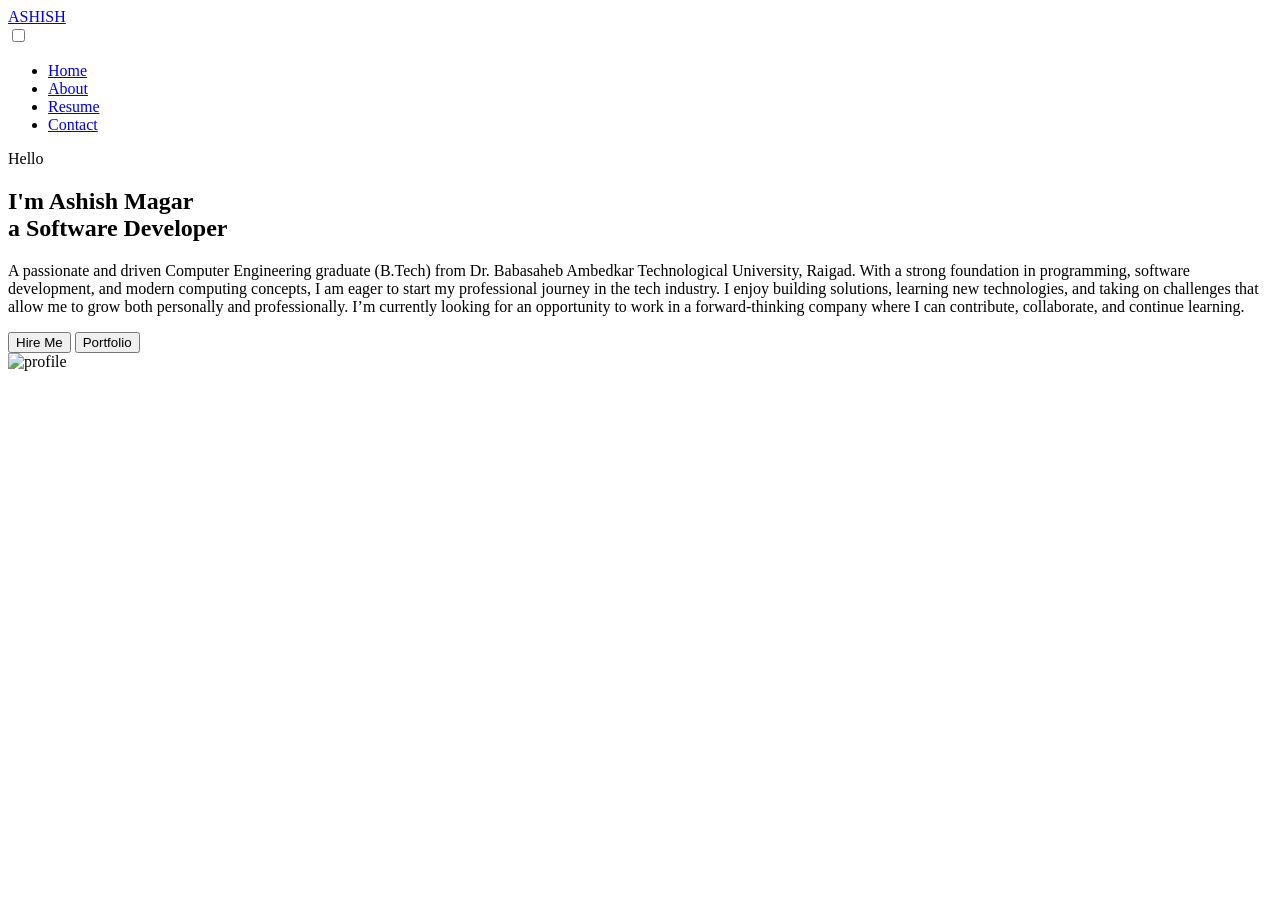
==== index.html @ e9e3745a "added index.html" ====
<!DOCTYPE html>
<html lang="en">
<head>
    <meta charset="UTF-8">
    <meta name="viewport" content="width=device-width, initial-scale=1.0">
    <link
    href="https://cdn.jsdelivr.net/npm/remixicon@4.5.0/fonts/remixicon.css"
    rel="stylesheet"
/>
<link rel="stylesheet" href="styles.css">
    <title>Ashish Portfoilo</title>
</head>
<body>
    <nav>
        <div class="nav__content">
            <div class="logo"><a href="#">ASHISH</a></div>
            <label for="check"class="checkbox">
                <i class="ri-menu-line"></i>
            </label>
            <input type="checkbox" name="check" id="check">
            <ul>
                <li><a href="#">Home</a></li>
                <li><a href="About/About.html">About</a></li>
                <li><a href="https://drive.google.com/file/d/1aYvc8Tj_oyMfIlLuFBwaDiw3tnP7knMI/view?usp=drive_link">Resume</a></li>
                <li><a href="Contact/contact.HTML">Contact</a></li>
            </ul>
        </div>
    </nav>
    <section class="section">
        <div class="section__container">
            <div class="content">
                <p class="subtitle">Hello</p>
                 <h1 class="title">
                    I'm <span> Ashish Magar<br>a</span> Software Developer
                 </h1>
                 <p class="description">A passionate and driven Computer Engineering graduate (B.Tech) from Dr. Babasaheb Ambedkar Technological University, Raigad.
With a strong foundation in programming, software development, and modern computing concepts, I am eager to start my professional journey in the tech industry. I enjoy building solutions, learning new technologies, and taking on challenges that allow me to grow both personally and professionally.
I’m currently looking for an opportunity to work in a forward-thinking company where I can contribute, collaborate, and continue learning.
</p>
                   
               
                <div class="action_btns">
                    <button class="hire_me">Hire Me</button>
                    <button class="portfolio">Portfolio</button>
                </div>
            </div>
            <div class="image">
                <img src="Img/profile-web.png " alt="profile">
            </div>
        </div>
    </section>
</body>
</html>
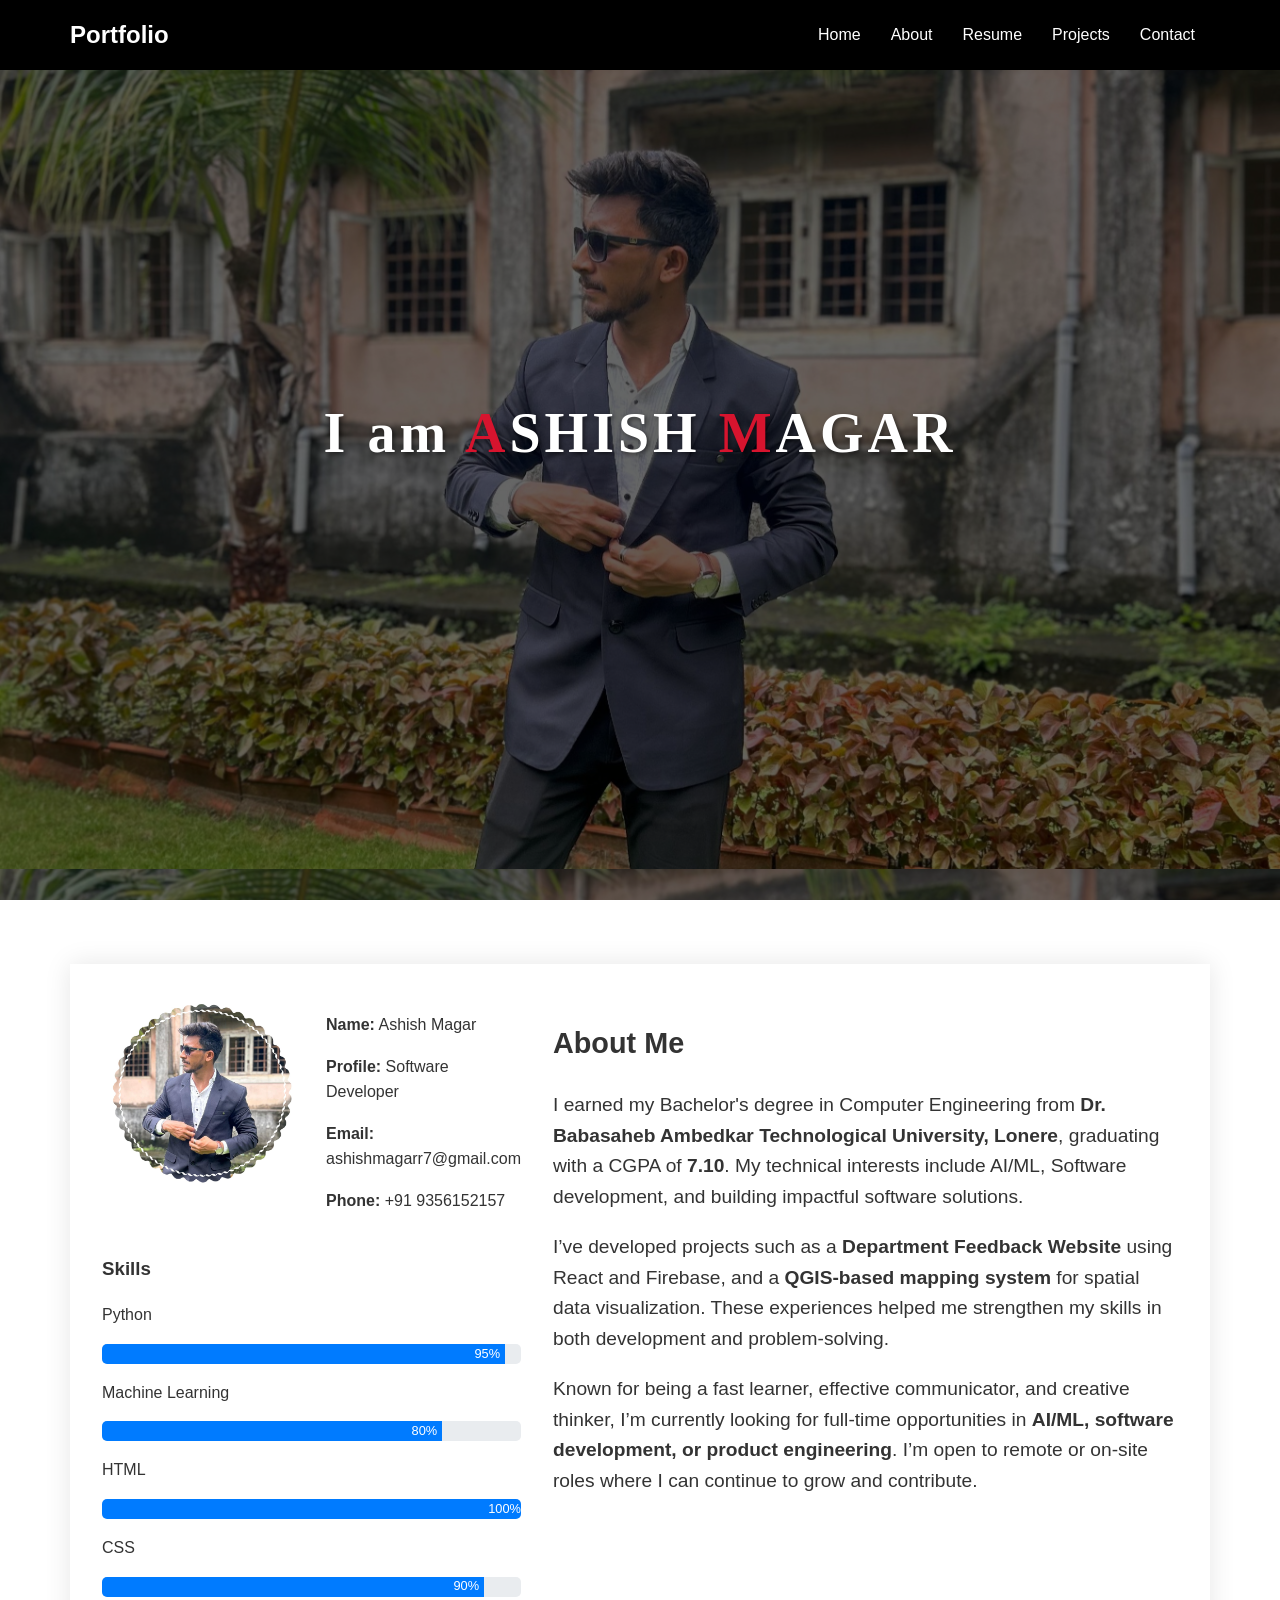
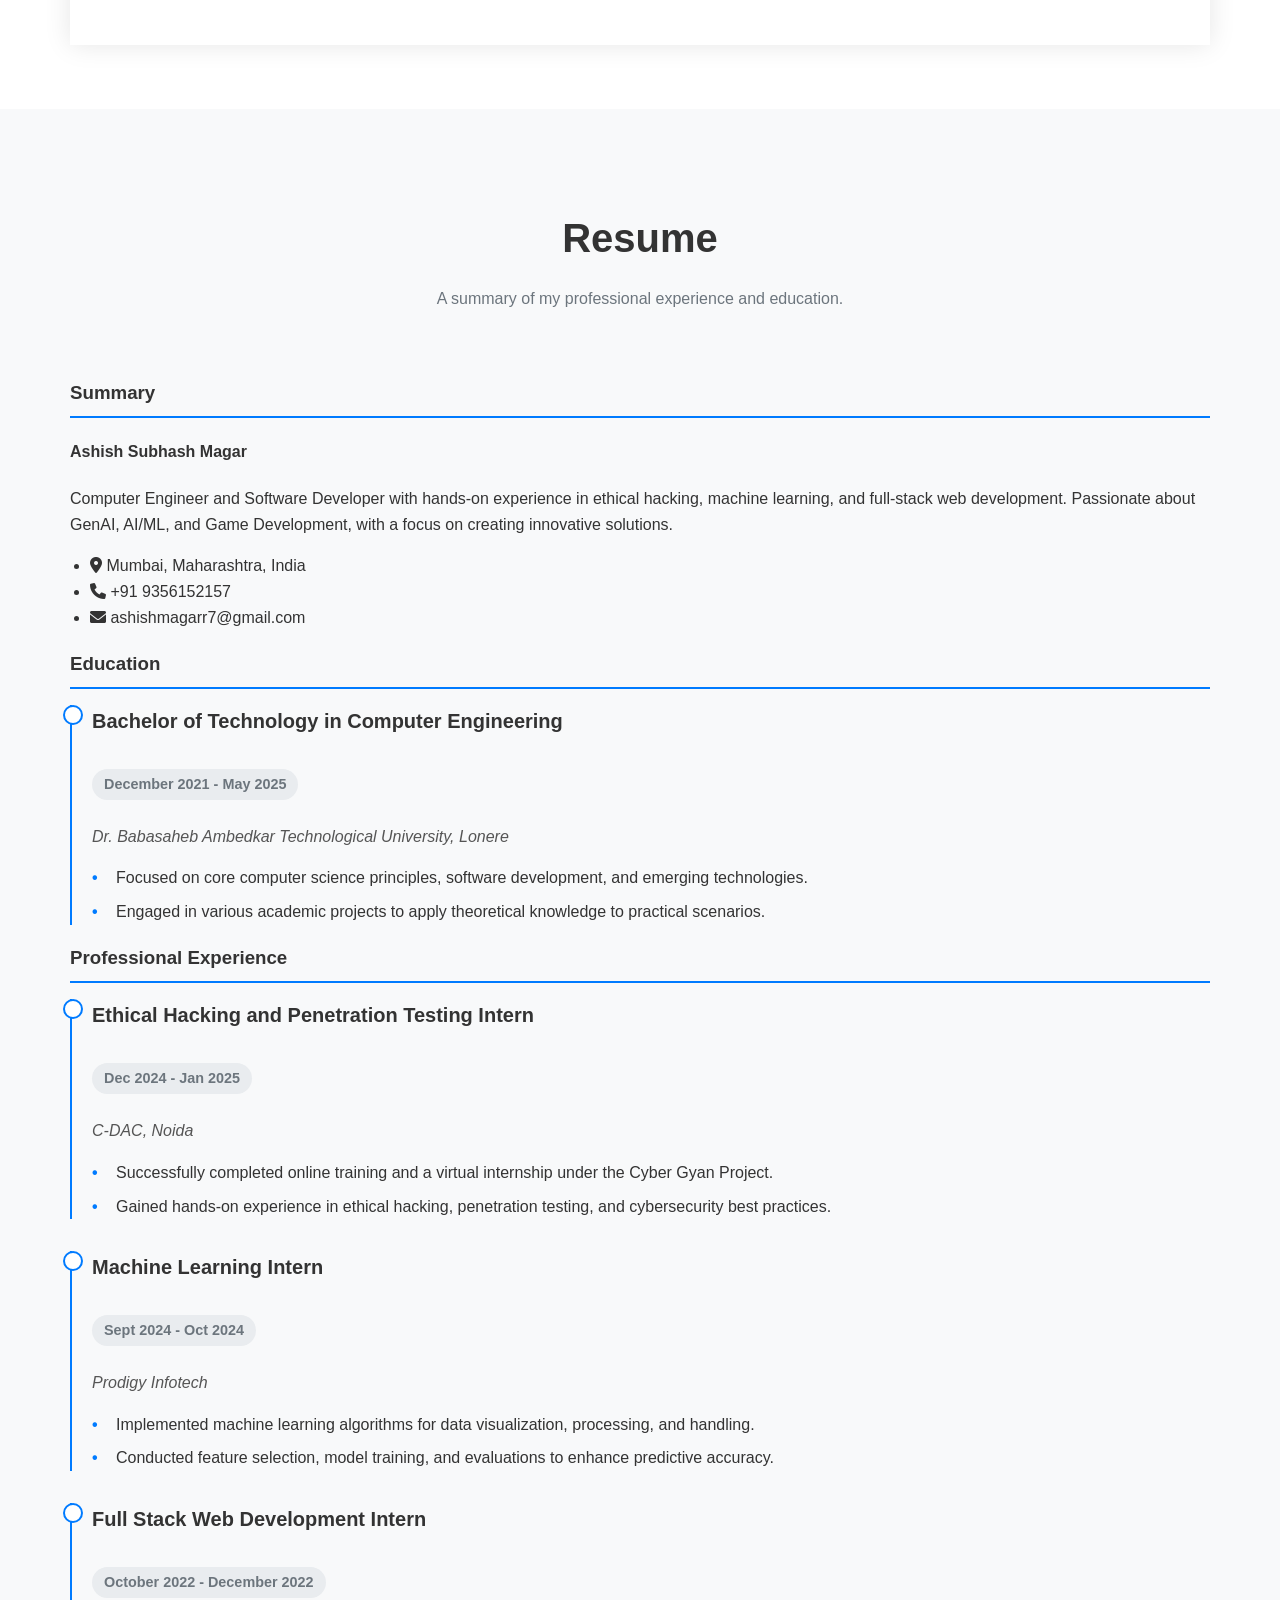
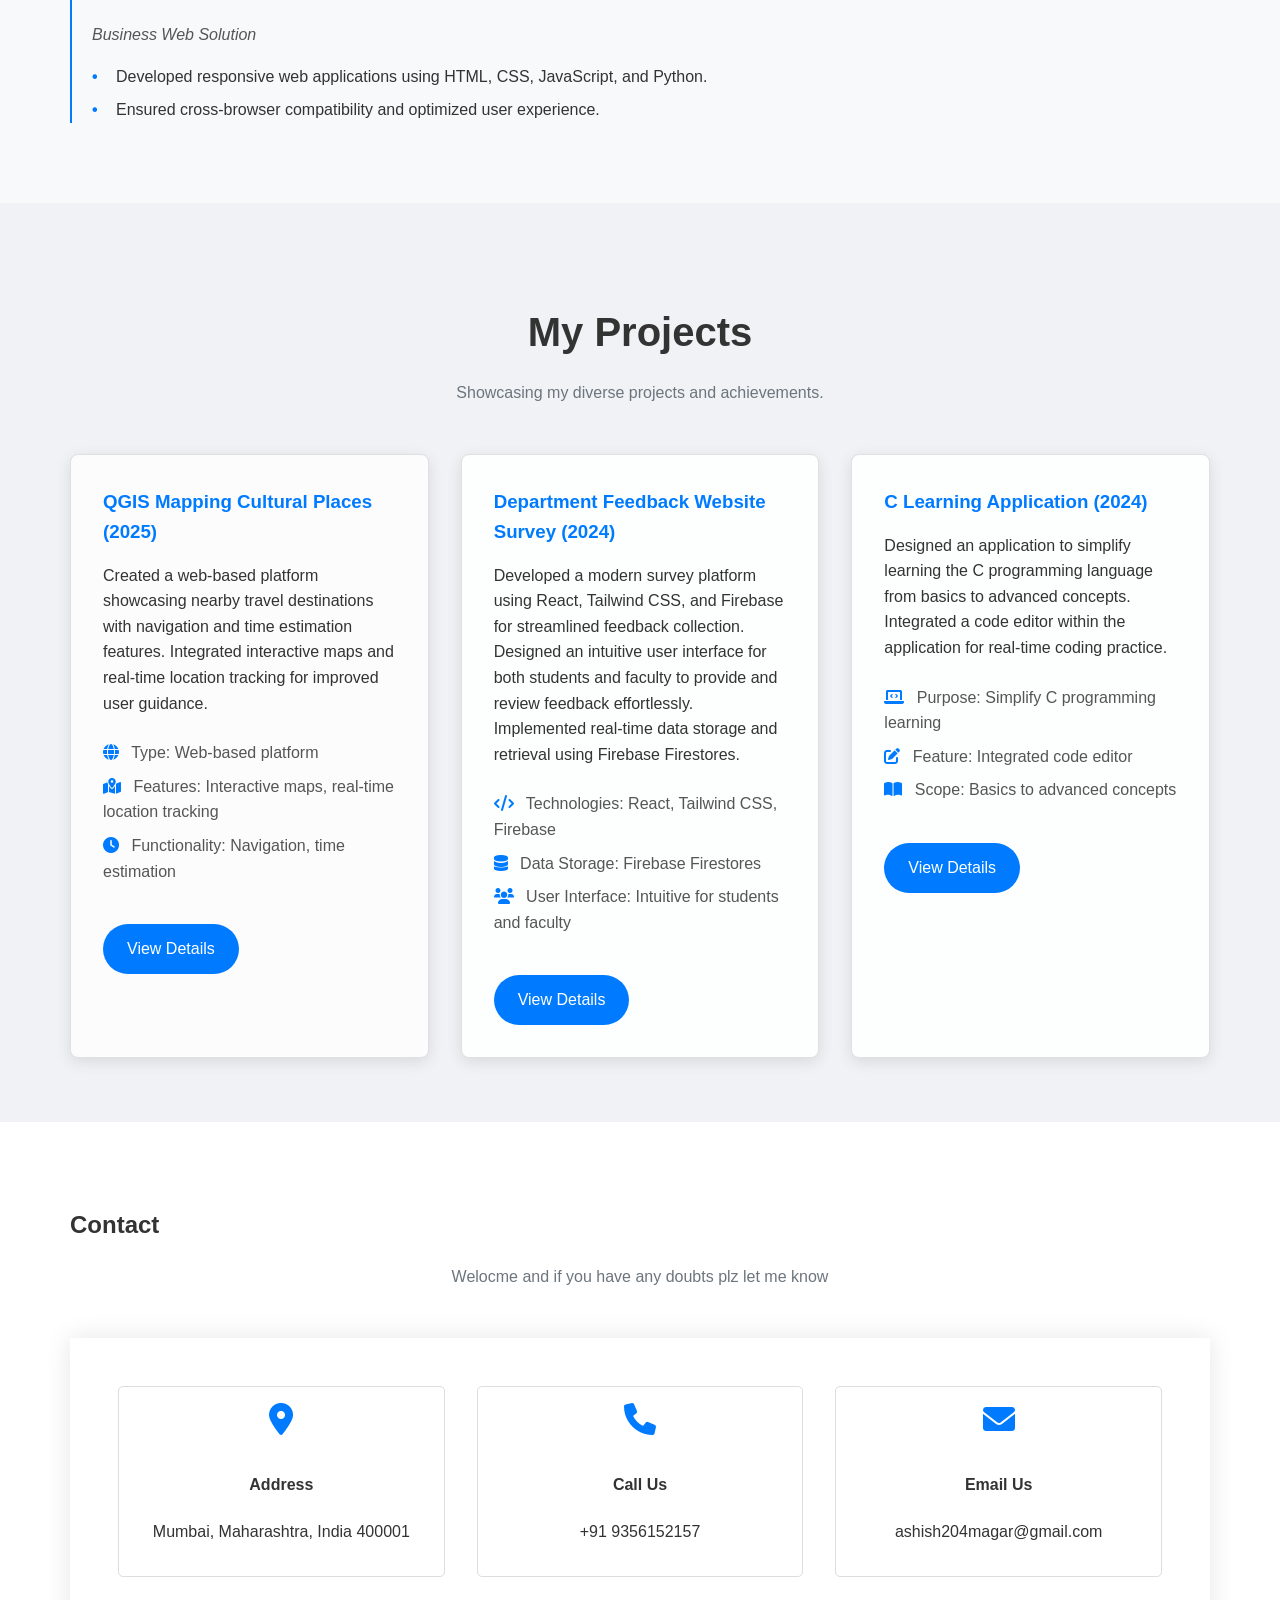
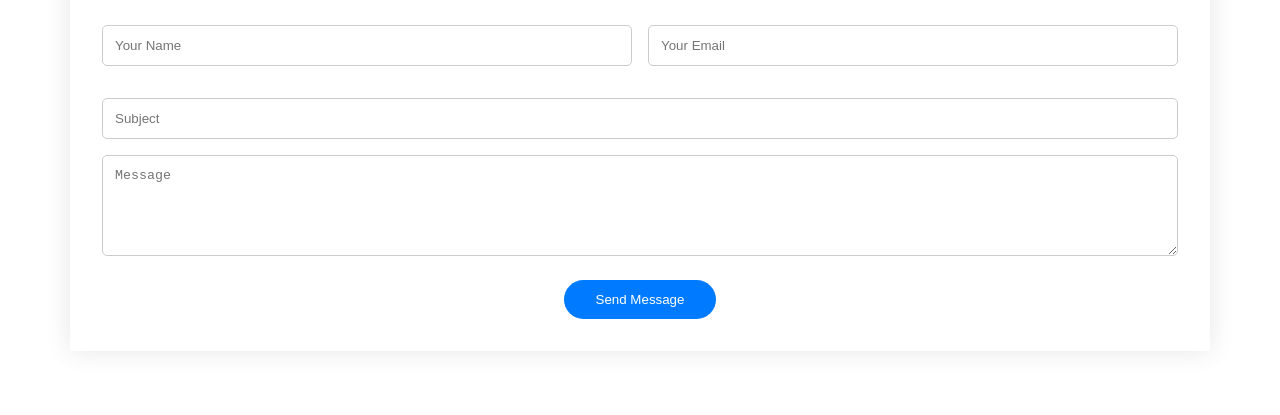
==== commit ce1e8fbf: "Add files via upload" ====
--- a/index.html
+++ b/index.html
@@ -1,53 +1,317 @@
 <!DOCTYPE html>
 <html lang="en">
+
 <head>
     <meta charset="UTF-8">
     <meta name="viewport" content="width=device-width, initial-scale=1.0">
-    <link
-    href="https://cdn.jsdelivr.net/npm/remixicon@4.5.0/fonts/remixicon.css"
-    rel="stylesheet"
-/>
-<link rel="stylesheet" href="styles.css">
-    <title>Ashish Portfoilo</title>
+    <title>Portfolio - ASHISH MAGAR</title>
+    <link rel="stylesheet" href="style.css">
+    <link rel="stylesheet" href="https://cdnjs.cloudflare.com/ajax/libs/font-awesome/6.0.0-beta3/css/all.min.css">
+    <!-- You can also use Bootstrap for easier grid layouts -->
 </head>
+
 <body>
-    <nav>
-        <div class="nav__content">
-            <div class="logo"><a href="#">ASHISH</a></div>
-            <label for="check"class="checkbox">
-                <i class="ri-menu-line"></i>
-            </label>
-            <input type="checkbox" name="check" id="check">
-            <ul>
-                <li><a href="#">Home</a></li>
-                <li><a href="About/About.html">About</a></li>
-                <li><a href="https://drive.google.com/file/d/1aYvc8Tj_oyMfIlLuFBwaDiw3tnP7knMI/view?usp=drive_link">Resume</a></li>
-                <li><a href="Contact/contact.HTML">Contact</a></li>
+
+    <!-- Header & Navigation -->
+    <header class="header">
+        <nav class="navbar">
+            <div class="logo">Portfolio</div>
+            <ul class="nav-links">
+                <li><a href="#home">Home</a></li>
+                <li><a href="#about">About</a></li>
+                <li><a href="#resume">Resume</a></li>
+                <!-- Changed 'Portfolio' and removed 'Dropdown' -->
+                <li><a href="#projects">Projects</a></li>
+                <li><a href="#contact">Contact</a></li>
             </ul>
-        </div>
-    </nav>
-    <section class="section">
-        <div class="section__container">
-            <div class="content">
-                <p class="subtitle">Hello</p>
-                 <h1 class="title">
-                    I'm <span> Ashish Magar<br>a</span> Software Developer
-                 </h1>
-                 <p class="description">A passionate and driven Computer Engineering graduate (B.Tech) from Dr. Babasaheb Ambedkar Technological University, Raigad.
-With a strong foundation in programming, software development, and modern computing concepts, I am eager to start my professional journey in the tech industry. I enjoy building solutions, learning new technologies, and taking on challenges that allow me to grow both personally and professionally.
-I’m currently looking for an opportunity to work in a forward-thinking company where I can contribute, collaborate, and continue learning.
-</p>
-                   
-               
-                <div class="action_btns">
-                    <button class="hire_me">Hire Me</button>
-                    <button class="portfolio">Portfolio</button>
+        </nav>
+    </header>
+
+    <!-- Home Section -->
+    <section id="home" class="hero-section">
+        <div class="overlay"></div>
+        <div class="hero-content">
+            <h1>I am <span class="highlight">A</span>SHISH <span class="highlight">M</span>AGAR</h1>
+
+            <p id="typing-text"></p>
+        </div>
+    </section>
+
+    <!-- About Section -->
+    <section id="about" class="about-section">
+        <div class="container">
+            <div class="about-card">
+                <div class="row">
+                    <div class="col-left">
+                        <div class="about-header-info">
+                            <!-- Placeholder image for profile picture -->
+                            <img src="profile-2.png" alt="ASHISH MAGAR" class="profile-pic">
+                            <div class="profile-info">
+                                <p><strong>Name:</strong> Ashish Magar</p>
+                                <p><strong>Profile:</strong> Software Developer</p>
+                                <p><strong>Email:</strong>
+                                    <link rel=" " href="">ashishmagarr7@gmail.com
+                                </p>
+                                <p><strong>Phone:</strong> +91 9356152157</p>
+                            </div>
+                        </div>
+                        <div class="skills-section">
+                            <h3>Skills</h3>
+                            <div class="skill">
+                                <div class="skill">
+                                    <p>Python</p>
+
+                                    <div class="progress-bar-container">
+                                        <div class="progress-bar" style="width: 95%;"><span>95%</span></div>
+                                    </div>
+                                </div>
+                                <div class="skill">
+                                    <p>Machine Learning</p>
+                                    <div class="progress-bar-container">
+                                        <div class="progress-bar" style="width: 80%;"><span>80%</span></div>
+                                    </div>
+                                </div>
+                                <div>
+                                    <p>HTML</p>
+                                    <div class="progress-bar-container">
+                                        <div class="progress-bar" style="width: 100%;"><span>100%</span></div>
+                                    </div>
+                                </div>
+
+                                <div class="skill">
+                                    <p>CSS</p>
+
+                                    <div class="progress-bar-container">
+                                        <div class="progress-bar" style="width: 90%;"><span>90%</span></div>
+                                    </div>
+                                </div>
+
+
+
+
+
+                            </div>
+                        </div>
+                    </div>
+                    <div class="col-right">
+                        <h2>About Me</h2>
+
+                        <p>
+                            I earned my Bachelor's degree in Computer Engineering from <strong>Dr. Babasaheb Ambedkar
+                                Technological University, Lonere</strong>, graduating with a CGPA of
+                            <strong>7.10</strong>. My technical interests include AI/ML, Software development, and
+                            building impactful software solutions.
+                        </p>
+                        <p>
+                            I’ve developed projects such as a <strong>Department Feedback Website</strong> using React
+                            and Firebase, and a <strong>QGIS-based mapping system</strong> for spatial data
+                            visualization. These experiences helped me strengthen my skills in both development and
+                            problem-solving.
+                        </p>
+                        <p>
+                            Known for being a fast learner, effective communicator, and creative thinker, I’m currently
+                            looking for full-time opportunities in <strong>AI/ML, software development, or product
+                                engineering</strong>. I’m open to remote or on-site roles where I can continue to grow
+                            and contribute.
+                        </p>
+
+
+
+                    </div>
                 </div>
             </div>
-            <div class="image">
-                <img src="Img/profile-web.png " alt="profile">
+        </div>
+    </section>
+
+    <!-- Resume Section -->
+    <section id="resume" class="resume-section">
+        <div class="container">
+            <h2>Resume</h2>
+            <p class="section-subtitle">A summary of my professional experience and education.</p>
+            <div class="resume-content">
+                <div class="row">
+                    <div class="col-half">
+                        <div class="resume-summary">
+                            <h3>Summary</h3>
+                            <h4>Ashish Subhash Magar</h4>
+                            <p>Computer Engineer and Software Developer with hands-on experience in ethical hacking,
+                                machine learning, and full-stack web development. Passionate about GenAI, AI/ML, and
+                                Game Development, with a focus on creating innovative solutions.</p>
+                            <ul>
+                                <li><i class="fas fa-map-marker-alt"></i> Mumbai, Maharashtra, India </li>
+                                <li><i class="fas fa-phone"></i> +91 9356152157</li>
+                                <li><i class="fas fa-envelope"></i> ashishmagarr7@gmail.com</li>
+                            </ul>
+                        </div>
+                        <div class="resume-education">
+                            <h3>Education</h3>
+                            <div class="resume-item">
+                                <h4 class="resume-title">Bachelor of Technology in Computer Engineering</h4>
+                                <h5 class="resume-date">December 2021 - May 2025</h5>
+                                <p class="resume-company"><em>Dr. Babasaheb Ambedkar Technological University,
+                                        Lonere</em></p>
+                                <ul>
+                                    <li>Focused on core computer science principles, software development, and emerging
+                                        technologies.</li>
+                                    <li>Engaged in various academic projects to apply theoretical knowledge to practical
+                                        scenarios.</li>
+                                </ul>
+                            </div>
+                        </div>
+                    </div>
+                    <div class="col-half">
+                        <div class="resume-experience">
+                            <h3>Professional Experience</h3>
+                            <div class="resume-item">
+                                <h4 class="resume-title">Ethical Hacking and Penetration Testing Intern</h4>
+                                <h5 class="resume-date">Dec 2024 - Jan 2025</h5>
+                                <p class="resume-company"><em>C-DAC, Noida</em></p>
+                                <ul>
+                                    <li>Successfully completed online training and a virtual internship under the Cyber
+                                        Gyan Project.</li>
+                                    <li>Gained hands-on experience in ethical hacking, penetration testing, and
+                                        cybersecurity best practices.</li>
+                                </ul>
+                            </div>
+                            <div class="resume-item">
+                                <h4 class="resume-title">Machine Learning Intern</h4>
+                                <h5 class="resume-date">Sept 2024 - Oct 2024</h5>
+                                <p class="resume-company"><em>Prodigy Infotech</em></p>
+                                <ul>
+                                    <li>Implemented machine learning algorithms for data visualization, processing, and
+                                        handling.</li>
+                                    <li>Conducted feature selection, model training, and evaluations to enhance
+                                        predictive accuracy.</li>
+                                </ul>
+                            </div>
+                            <div class="resume-item">
+                                <h4 class="resume-title">Full Stack Web Development Intern</h4>
+                                <h5 class="resume-date">October 2022 - December 2022</h5>
+                                <p class="resume-company"><em>Business Web Solution</em></p>
+                                <ul>
+                                    <li>Developed responsive web applications using HTML, CSS, JavaScript, and Python.
+                                    </li>
+                                    <li>Ensured cross-browser compatibility and optimized user experience.</li>
+                                </ul>
+                            </div>
+                        </div>
+                    </div>
+                </div>
             </div>
         </div>
     </section>
+
+    <!-- Projects Section -->
+    <section id="projects" class="projects-section">
+        <div class="container">
+            <h2>My Projects</h2>
+            <p class="section-subtitle">Showcasing my diverse projects and achievements.</p>
+
+            <div class="project-grid">
+
+
+                <div class="project-card project-ml-2">
+                    <h3>QGIS Mapping Cultural Places (2025)</h3>
+                    <p>Created a web-based platform showcasing nearby travel destinations with navigation and time
+                        estimation features. Integrated interactive maps and real-time location tracking for improved
+                        user guidance.</p>
+                    <ul>
+                        <li><i class="fas fa-globe"></i> Type: Web-based platform</li>
+                        <li><i class="fas fa-map-marked-alt"></i> Features: Interactive maps, real-time location
+                            tracking</li>
+                        <li><i class="fas fa-clock"></i> Functionality: Navigation, time estimation</li>
+                    </ul>
+                    <a href="#" class="btn-project">View Details</a>
+                </div>
+                <div class="project-card project-ml-1">
+                    <h3>Department Feedback Website Survey (2024)</h3>
+                    <p>Developed a modern survey platform using React, Tailwind CSS, and Firebase for streamlined
+                        feedback collection. Designed an intuitive user interface for both students and faculty to
+                        provide and review feedback effortlessly. Implemented real-time data storage and retrieval using
+                        Firebase Firestores.</p>
+                    <ul>
+                        <li><i class="fas fa-code"></i> Technologies: React, Tailwind CSS, Firebase</li>
+                        <li><i class="fas fa-database"></i> Data Storage: Firebase Firestores</li>
+                        <li><i class="fas fa-users"></i> User Interface: Intuitive for students and faculty</li>
+                    </ul>
+                    <a href="#" class="btn-project">View Details</a>
+                </div>
+
+                <div class="project-card project-ml-1">
+                    <h3>C Learning Application (2024)</h3>
+                    <p>Designed an application to simplify learning the C programming language from basics to advanced
+                        concepts. Integrated a code editor within the application for real-time coding practice.</p>
+                    <ul>
+                        <li><i class="fas fa-laptop-code"></i> Purpose: Simplify C programming learning</li>
+                        <li><i class="fas fa-edit"></i> Feature: Integrated code editor</li>
+                        <li><i class="fas fa-book-open"></i> Scope: Basics to advanced concepts</li>
+                    </ul>
+                    <a href="#" class="btn-project">View Details</a>
+                </div>
+            </div>
+        </div>
+    </section>
+
+    <!-- Contact Section -->
+    <section id="contact" class="contact-section">
+        <div class="container">
+            <h2>Contact</h2>
+            <p class="section-subtitle">Welocme and if you have any doubts plz let me know</p>
+            <div class="contact-card">
+                <div class="contact-info-row">
+                    <div class="contact-info-item">
+                        <i class="fas fa-map-marker-alt"></i>
+                        <h4>Address</h4>
+                        <p>Mumbai, Maharashtra, India 400001</p>
+                    </div>
+                    <div class="contact-info-item">
+                        <i class="fas fa-phone"></i>
+                        <h4>Call Us</h4>
+                        <p>+91 9356152157</p>
+                    </div>
+                    <div class="contact-info-item">
+                        <i class="fas fa-envelope"></i>
+                        <h4>Email Us</h4>
+                        <p>ashish204magar@gmail.com</p>
+                    </div>
+                </div>
+                <form id="contact-form">
+                    <div class="form-row">
+                        <input type="text" name="name" placeholder="Your Name" required>
+                        <input type="email" name="email" placeholder="Your Email" required>
+                    </div>
+                    <input type="text" name="subject" placeholder="Subject" required>
+                    <textarea name="message" rows="5" placeholder="Message" required></textarea>
+                    <button type="submit" class="btn-send">Send Message</button>
+                </form>
+            </div>
+        </div>
+    </section>
+    <script src="script.js"></script>
+    <script src="https://cdn.emailjs.com/dist/email.min.js"></script>
+    <script>
+        // Initialize EmailJS with your user ID
+        (function () {
+            emailjs.init("8tPgKrp6ruwDEQomD");
+        })();
+
+        // Add an event listener to the contact form for submission
+        document.getElementById("contact-form").addEventListener("submit", function (event) {
+            // Prevent the default form submission behavior
+            event.preventDefault();
+
+            // Send the form data using EmailJS
+            emailjs.sendForm("service_0m4vtz3", "template_4if42jf", this)
+                .then(function () {
+                    // Alert the user on successful submission and reset the form
+                    alert("Email sent successfully!");
+                    document.getElementById("contact-form").reset();
+                }, function (error) {
+                    // Alert the user if the email sending fails and show the error details
+                    alert("Failed to send email. Please try again.\n" + JSON.stringify(error));
+                });
+        });
+    </script>
 </body>
+
 </html>
--- a/style.css
+++ b/style.css
@@ -0,0 +1,491 @@
+/* ```css */
+/* Basic Styles & Global Resets */
+body {
+    font-family: Arial, sans-serif;
+    margin: 0;
+    padding: 0;
+    line-height: 1.6;
+    background-color: #f8f9fa;
+    color: #333;
+}
+
+.container {
+    max-width: 1140px;
+    margin: 0 auto;
+    padding: 0 15px;
+}
+
+/* Header & Navigation */
+.header {
+    background-color: #000;
+    color: #fff;
+    padding: 1rem 0;
+    position: fixed;
+    width: 100%;
+    top: 0;
+    z-index: 1000;
+}
+
+.navbar {
+    display: flex;
+    justify-content: space-between;
+    align-items: center;
+    max-width: 1140px;
+    margin: 0 auto;
+    padding: 0 15px;
+}
+
+.logo {
+    font-size: 1.5rem;
+    font-weight: bold;
+}
+
+.nav-links {
+    list-style: none;
+    margin: 0;
+    padding: 0;
+    display: flex;
+}
+
+.nav-links a {
+    color: #fff;
+    text-decoration: none;
+    padding: 0 1rem;
+    transition: color 0.3s ease;
+}
+
+/* Hero Section */
+.hero-section {
+    position: relative;
+    height: 100vh;
+    display: flex;
+    justify-content: center;
+    align-items: center;
+    color: #fff;
+    font-family:Georgia, 'Times New Roman', Times, serif;
+    text-align: center;
+    background-image: url('IMG-20250628-WA0216.jpg'); /* Replace with your background image */
+    background-size:contain;
+    background-position: center;
+}
+
+.overlay {
+    position: absolute;
+    top: 0;
+    left: 0;
+    width: 100%;
+    height: 100%;
+    background-color: rgba(0, 0, 0, 0.6);
+}
+html {
+    scroll-behavior: smooth;
+}
+/* hover effect */
+.nav-links a {
+    text-decoration: none;
+    color: #fff; /* or your preferred default color */
+    padding: 10px 15px;
+    transition: color 0.3s ease, border-bottom 0.3s ease;
+    position: relative;
+}
+
+.nav-links a:hover {
+    color: #ff4081; /* your hover color (e.g., pink) */
+    border-bottom: 2px solid #ff4081;
+}
+
+
+.hero-content {
+    position: relative;
+    z-index: 1;
+    
+}
+
+.hero-content h1 {
+    font-size: 3.5rem;
+    margin-bottom: 1rem;
+    font-family: Georgia, 'Times New Roman', Times, serif;
+    inline-height: 1.2; 
+    font-weight: 700;
+    color: #fff;  
+    text-shadow: 2px 2px 4px rgba(0, 0, 0, 0.5); 
+    margin: 0;
+    letter-spacing: 4px;  
+   
+}
+.hero-content h1 .highlight {
+    color: #d7142e;  
+
+}
+
+.hero-content p {
+    font-size: 2rem;
+    font-weight: 300;
+}
+
+/* About Section */
+.about-section {
+    padding: 4rem 0;
+    background-color: #fff;
+}
+
+.about-card {
+    background-color: #fff; 
+    padding: 2rem;
+    box-shadow: 0 0 25px 0 rgba(0, 0, 0, 0.1);
+}
+
+.about-card .row {
+    display: flex;
+    flex-wrap: wrap;
+    gap: 2rem;
+}
+
+.about-card .col-left {
+    flex: 1;
+}
+
+.about-card .col-right {
+    flex: 2;
+    font-size: 1.2rem;
+    font-family: Arial, sans-serif;
+}
+
+/* Styles for about-header-info to match screenshot */
+.about-header-info {
+    display: flex;  
+    align-items: flex-start;  
+    gap: 1.5rem;  
+    margin-bottom: 2rem;  
+}
+
+.about-header-info .profile-pic {
+    flex-shrink: 0; /* Prevent image from shrinking */
+    width: 200px; /* Set a fixed width for the profile picture */
+    height: 200px; /* Set a fixed height for the profile picture */
+    object-fit: cover; /* Ensure image covers the area without distortion */
+    border-radius: 10px; /* Maintain rounded corners */
+}
+
+.about-header-info .profile-info {
+    flex-grow: 1; /* Allow profile info to take remaining space */
+}
+
+.profile-info p {
+    margin-bottom: 0.5rem;
+    margin-right: 1     rem;
+}
+
+.skills-section {
+    margin-top: 2rem;
+}
+
+.skill {
+    margin-bottom: 1rem;
+}
+
+.progress-bar-container {
+    background-color: #e9ecef;
+    height: 20px;
+    border-radius: 5px;
+    overflow: hidden;
+}
+
+.progress-bar {
+    height: 100%;
+    background-color: #007bff;
+    display: flex;
+    align-items: center;
+    justify-content: flex-end;
+    color: #fff;
+    padding-right: 5px;
+    font-size: 0.8rem;
+    transition: width 1s ease-in-out;
+}
+
+/* Resume Section */
+.resume-section {
+    padding: 4rem 0;
+}
+
+.resume-section h2 {
+    text-align: center;
+    font-size: 2.5rem;
+    margin-bottom: 0.5rem;
+}
+
+.section-subtitle {
+    text-align: center;
+    margin-bottom: 3rem;
+    color: #6c757d;
+}
+
+.resume-content {
+    display: flex;
+    flex-wrap: wrap;
+    gap: 2rem;
+}
+
+.resume-content .col-half {
+    flex: 1;
+}
+
+.resume-summary h3, .resume-education h3, .resume-experience h3 {
+    border-bottom: 2px solid #007bff;
+    padding-bottom: 0.5rem;
+    margin-bottom: 1rem;
+}
+
+.resume-summary ul, .resume-experience ul {
+    padding-left: 20px;
+}
+
+/* Advanced Resume Item Styling */
+.resume-item {
+    padding-left: 20px;
+    border-left: 2px solid #007bff; /* Left border for timeline effect */
+    position: relative;
+    margin-bottom: 2rem;
+}
+
+.resume-item:last-child {
+    margin-bottom: 0; /* No margin for the last item */
+}
+
+.resume-item::before {
+    content: '';
+    position: absolute;
+    left: -9px; /* Adjust to align with the border */
+    top: 0;
+    width: 16px;
+    height: 16px;
+    background: #fff;
+    border: 2px solid #007bff;
+    border-radius: 50%;
+    z-index: 1;
+}
+
+.resume-item .resume-title {
+    font-size: 1.25rem;
+    font-weight: bold;
+    color: #333;
+    margin-top: 0;
+    margin-bottom: 0.5rem;
+}
+
+.resume-item .resume-date {
+    font-size: 0.9rem;
+    color: #6c757d;
+    background-color: #e9ecef;
+    display: inline-block;
+    padding: 0.25rem 0.75rem;
+    border-radius: 50px;
+    margin-bottom: 0.5rem;
+}
+
+.resume-item .resume-company {
+    font-style: italic;
+    margin-bottom: 1rem;
+    color: #555;
+}
+
+.resume-item ul {
+    list-style: none;
+    padding-left: 0;
+}
+
+.resume-item ul li {
+    margin-bottom: 0.5rem;
+    position: relative;
+    padding-left: 1.5rem; /* Space for custom bullet */
+}
+
+.resume-item ul li::before {
+    content: '\2022'; /* Unicode for a bullet point */
+    color: #007bff;
+    font-weight: bold;
+    position: absolute;
+    left: 0;
+    top: 0;
+}
+
+/* Projects Section */
+.projects-section {
+    padding: 4rem 0;
+    background-color: #f0f2f5; /* A light, classic background for the section */
+}
+
+.projects-section h2 {
+    text-align: center;
+    font-size: 2.5rem;
+    margin-bottom: 0.5rem;
+}
+
+.project-grid {
+    display: grid;
+    grid-template-columns: repeat(auto-fit, minmax(300px, 1fr));
+    gap: 2rem;
+    margin-top: 2rem;
+}
+
+.project-card {
+    background-color: #fff;
+    padding: 2rem;
+    border-radius: 8px;
+    box-shadow: 0 4px 15px rgba(0, 0, 0, 0.1);
+    transition: transform 0.3s ease;
+}
+
+.project-card:hover {
+    transform: translateY(-5px);
+}
+
+/* Specific classic backgrounds for ML projects */
+.project-ml-1 {
+    background-color: #fdfefe; /* Very light, almost white */
+    border: 1px solid #e0e0e0;
+}
+
+.project-ml-2 {
+    background-color: #fcfcfc; /* Slightly different very light shade */
+    border: 1px solid #e0e0e0;
+}
+
+.project-card h3 {
+    color: #007bff;
+    margin-top: 0;
+    margin-bottom: 1rem;
+}
+
+.project-card ul {
+    list-style: none;
+    padding: 0;
+    margin-top: 1.5rem;
+}
+
+.project-card ul li {
+    margin-bottom: 0.5rem;
+    color: #555;
+}
+
+.project-card ul li i {
+    margin-right: 0.5rem;
+    color: #007bff;
+}
+
+.btn-project {
+    display: inline-block;
+    background-color: #007bff;
+    color: #fff;
+    padding: 0.75rem 1.5rem;
+    border-radius: 50px;
+    text-decoration: none;
+    margin-top: 1.5rem;
+    transition: background-color 0.3s ease;
+}
+
+.btn-project:hover {
+    background-color: #0056b3;
+}
+
+
+/* Contact Section */
+.contact-section {
+    padding: 4rem 0;
+    background-color: #fff;
+}
+
+.contact-card {
+    background-color: #fff;
+    padding: 2rem;
+    box-shadow: 0 0 25px 0 rgba(0, 0, 0, 0.1);
+    text-align: center;
+}
+
+.contact-info-row {
+    display: flex;
+    justify-content: space-around;
+    flex-wrap: wrap;
+    margin-bottom: 2rem;
+}
+
+.contact-info-item {
+    flex: 1;
+    min-width: 250px;
+    margin: 1rem;
+    padding: 1rem;
+    text-align: center;
+    border: 1px solid #ddd;
+    border-radius: 5px;
+}
+
+.contact-info-item i {
+    font-size: 2rem;
+    color: #007bff;
+    margin-bottom: 1rem;
+}
+
+#contact-form .form-row {
+    display: flex;
+    gap: 1rem;
+    margin-bottom: 1rem;
+}
+
+#contact-form input, #contact-form textarea {
+    width: 100%;
+    padding: 0.75rem;
+    border: 1px solid #ccc;
+    border-radius: 5px;
+    margin-bottom: 1rem;
+    box-sizing: border-box;
+}
+
+.btn-send {
+    background-color: #007bff;
+    color: #fff;
+    border: none;
+    padding: 0.75rem 2rem;
+    cursor: pointer;
+    border-radius: 50px;
+    transition: background-color 0.3s ease;
+}
+
+.btn-send:hover {
+    background-color: #0056b3;
+}
+
+/* Responsive Design */
+@media (max-width: 768px) {
+    .navbar {
+        flex-direction: column;
+    }
+    .nav-links {
+        flex-direction: column;
+        margin-top: 1rem;
+    }
+    .hero-content h1 {
+        font-size: 2.5rem;
+    }
+    .hero-content p {
+        font-size: 1.5rem;
+    }
+    .about-card .row {
+        flex-direction: column;
+    }
+    .resume-content {
+        flex-direction: column;
+    }
+    .contact-info-row {
+        flex-direction: column;
+    }
+    .project-grid {
+        grid-template-columns: 1fr; /* Stack projects vertically on small screens */
+    }
+
+    /* Adjust about-header-info for small screens */
+    .about-header-info {
+        flex-direction: column;
+        align-items: center;
+        text-align: center;
+    }
+}
